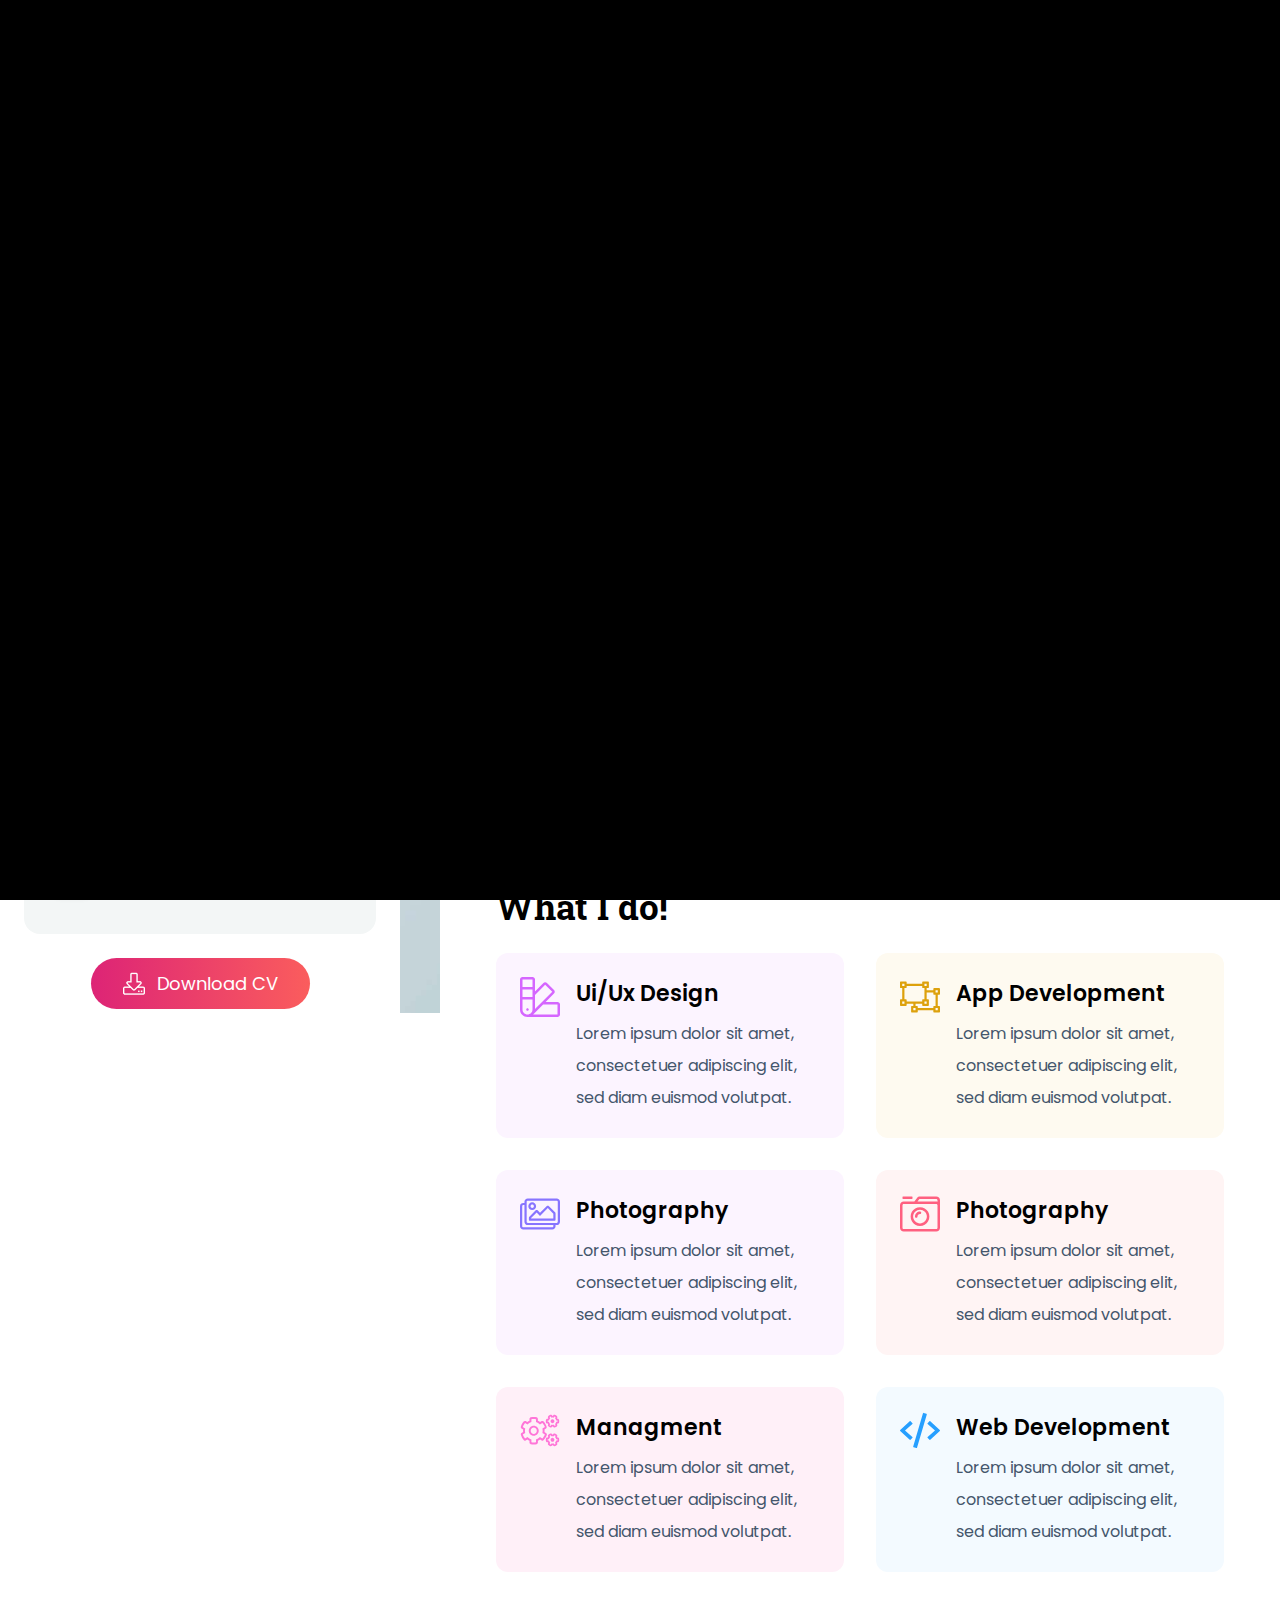
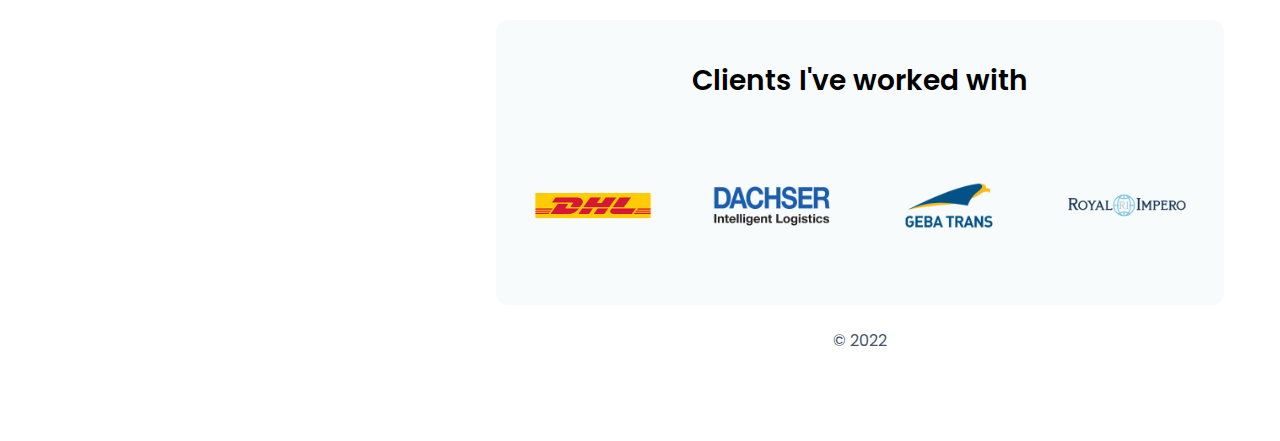
==== index.html @ ae6c5734 "Update index.html" ====
<!DOCTYPE html>
<html lang="en">

<head>
    <!-- commom meta tag -->
    <meta charset="UTF-8" />
    <meta http-equiv="X-UA-Compatible" content="IE=edge" />
    <meta name="viewport" content="width=device-width, initial-scale=1.0" />
    <link rel="shortcut icon" href="./images/logo/faveicon.jpg" type="image/x-icon">
    <!--=== fontaswesome ===-->
    <link rel="stylesheet" href="./assets/fontaswesome/css/all.min.css" />
    <link rel="stylesheet" href="./assets/fontaswesome/css/fontawesome.min.css" />
    <link rel="preconnect" href="https://fonts.googleapis.com" />
    <link rel="preconnect" href="https://fonts.gstatic.com" crossorigin />
    <link
        href="https://fonts.googleapis.com/css2?family=Poppins:ital,wght@0,200;0,300;0,400;0,500;0,600;0,700;1,400;1,500;1,600&family=Roboto+Slab:wght@300;400;500;600;700&display=swap"
        rel="stylesheet" />
    <!-- slick -->
    <link rel="stylesheet" type="text/css" href="./css/vendor/slick.css" />
    <!--=== main css ===-->
    <link rel="stylesheet" href="./css/tailwind.css" />
    <link rel="stylesheet" href="./css/custom.css" />
    <title>About - BazhenaLogistics </title>

    <script>
        // On page load or when changing themes, best to add inline in `head` to avoid FOUC
        if (localStorage.getItem("color-theme") === "dark" || (!("color-theme" in localStorage) && window.matchMedia("(prefers-color-scheme: dark)").matches)) {
            document.documentElement.classList.add("dark");
        } else {
            document.documentElement.classList.remove("dark");
        }
    </script>
</head>

<body>
    <!-- PRELOADER -->
    <div id="preloader">
        <div class="loader_line"></div>
    </div>
    <!-- /PRELOADER -->

    <div class="bg-homeBg dark:bg-homeTwoBg-dark min-h-screen bg-no-repeat bg-center bg-cover bg-fixed md:pb-16 w-full">
        <div class="section-bg">
            <div class="w-full flex justify-between px-4">
                <!-- website Logo -->
                <a href="/">
                    <img class="h-[26px] lg:h-[32px]" src="./images/logo/logo.png" alt="logo" />
                </a>
                <div class="flex items-center">
                    <!-- dark and light mode toggle -->
                    <button id="theme-toggle" type="button" class="dark-light-btn">
                        <i id="theme-toggle-dark-icon" class="fa-solid text-xl fa-moon hidden"></i>
                        <i id="theme-toggle-light-icon" class="fa-solid fa-sun text-xl hidden"></i>
                    </button>
                    <!-- mobile toggle button -->
                    <button id="menu-toggle" type="button" class="menu-toggle-btn">
                        <i id="menu-toggle-open-icon" class="fa-solid fa-bars text-xl "></i>
                        <i id="menu-toggle-close-icon" class="fa-solid fa-xmark text-xl hidden  "></i>
                    </button>
                </div>
            </div>
        </div>

        <!-- mobile menu start -->
        <nav id="navbar" class="hidden lg:hidden">
            <ul
                class="block rounded-b-[20px] shadow-md absolute left-0 top-20 z-[22222222222222] w-full bg-white dark:bg-[#1d1d1d]">
                <li>
                    <a class="mobile-menu-items-active" href="./index.html">
                        <span class="mr-2 text-xl">
                            <i class="fa-regular fa-user"></i>
                        </span>About </a>
                </li>
                <li>
                    <a class="mobile-menu-items" href="./resume.html">
                        <span class="mr-2 text-xl">
                            <i class="fa-regular fa-file-lines"></i>
                        </span>Resume </a>
                </li>
                <!-- <li>
                    <a class="mobile-menu-items" href="./references.html">
                        <span class="mr-2 text-xl">
                            <i class="far fa-check-circle"></i>
                        </span>References </a>
                </li> -->
                <li>
                    <a class="mobile-menu-items" href="./contact.html">
                        <span class="mr-2 text-xl">
                            <i class="fa-solid fa-address-book"></i>
                        </span> Contact </a>
                </li>
            </ul>
        </nav>
        <!-- mobile menu end -->

        <div class="container grid grid-cols-12 md:gap-10 justify-between lg:mt-[220px]">
            <!-- sidber personal info -->
            <div class="col-span-12 lg:col-span-4 hidden lg:block h-screen sticky top-44">
                <div
                    class="w-full mb-6 lg:mb-0 mx-auto relative bg-white text-center dark:bg-[#111111] px-6 rounded-[20px] mt-[180px] md:mt-[220px] lg:mt-0">
                    <!-- profile image -->
                    <img src="./images/about/avatar.jpg"
                        class="w-[240px] absolute left-[50%] transform -translate-x-[50%] h-[240px] drop-shadow-xl mx-auto rounded-[20px] -mt-[140px]"
                        alt="about" />
                    <div class="pt-[100px] pb-8">
                        <h2 class="mt-6 mb-1 text-[26px] font-semibold dark:text-white"> Bazhena Mandrukevich </h2>
                        <h3
                            class="mb-4 text-[#7B7B7B] inline-block dark:bg-[#1D1D1D] px-5 py-1.5 rounded-lg dark:text-[#A6A6A6]">
                            Logistics Sales Manager </h3>
                        <div class="flex justify-center space-x-3">
                            <!-- dribbble icon and link -->
                            <a href="https://instagram.com/" target="_blank" rel="noopener noreferrer">
                                <span class="socialbtn text-[#e14a84]">
                                    <i class="fa-brands fa-instagram"></i>
                                </span>
                            </a>
                            <!-- linkedin icon and link -->
                            <a href="https://www.linkedin.com/" target="_blank" rel="noopener noreferrer">
                                <span class="socialbtn text-[#0072b1]">
                                    <i class="fa-brands fa-linkedin-in"></i>
                                </span>
                            </a>
                        </div>
                        <!-- personal infomation start -->
                        <div class="p-7 rounded-2xl mt-7 bg-[#F3F6F6] dark:bg-[#1D1D1D]">
                            <div class="flex border-b border-[#E3E3E3] dark:border-[#3D3A3A] pb-2.5">
                                <span class="socialbtn bg-white dark:bg-black text-[#E93B81] shadow-md">
                                    <i class="fa-solid fa-mobile-screen-button"></i>
                                </span>
                                <div class="text-left ml-2.5">
                                    <p class="text-xs text-[#44566C] dark:text-[#A6A6A6]"> Phone </p>
                                    <p class="dark:text-white">+370 609 23 102</p>
                                </div>
                            </div>
                            <div class="flex border-b border-[#E3E3E3] dark:border-[#3D3A3A] py-2.5">
                                <span class="socialbtn bg-white dark:bg-black text-[#6AB5B9] shadow-md">
                                    <i class="fa-solid fa-envelope-open-text"></i>
                                </span>
                                <div class="text-left ml-2.5">
                                    <p class="text-xs text-[#44566C] dark:text-[#A6A6A6]"> Email </p>
                                    <p class="dark:text-white">bazhena.logistics@gmail.com</p>
                                </div>
                            </div>
                            <div class="flex border-b border-[#E3E3E3] dark:border-[#3D3A3A] py-2.5">
                                <span class="socialbtn bg-white dark:bg-black text-[#FD7590] shadow-md">
                                    <i class="fa-solid fa-location-dot"></i>
                                </span>
                                <div class="text-left ml-2.5">
                                    <p class="text-xs text-[#44566C] dark:text-[#A6A6A6]"> Location </p>
                                    <p class="dark:text-white">Vilnius/Kaunas, Lithuania</p>
                                </div>
                            </div>
                            <div class="flex py-2.5">
                                <span class="socialbtn bg-white dark:bg-black text-[#C17CEB] shadow-md">
                                    <i class="fa-solid fa-calendar-days"></i>
                                </span>
                                <div class="text-left ml-2.5">
                                    <p class="text-xs text-[#44566C] dark:text-[#A6A6A6]"> Birthday </p>
                                    <p class="dark:text-white">October 25, 2001</p>
                                </div>
                            </div>
                        </div>
                        <!-- personal infomation end-->
                        <!-- dowanload button -->
                        <button class="dowanload-btn">
                            <img class="mr-3" src="./images/icons/dowanload.png" alt="icon" /> Download CV </button>
                    </div>
                </div>
            </div>
            <div class="col-span-12 lg:col-span-8">
                <!-- header for mobile devices start -->
                <header
                    class="lg:w-[560px] h-[144px] hidden lg:block p-[30px] ml-auto mb-10 rounded-[16px] bg-white dark:bg-[#111111]">
                    <nav class="hidden lg:block">
                        <ul class="flex">
                            <li> <a class="menu-active" href="./index.html">
                                    <span class="text-xl mb-1">
                                        <i class="fa-regular fa-user"></i>
                                    </span> About </a></li>
                            <li> <a class="menu-item" href="./resume.html">
                                    <span class="text-xl mb-1">
                                        <i class="fa-regular fa-file-lines"></i>
                                    </span> Resume </a></li>
                            <!-- <li> <a class="menu-item" href="./references.html">
                                    <span class="text-xl mb-1">
                                        <i class="far fa-check-circle"></i>
                                    </span> References  </a></li> -->
                            <li> <a class="menu-item" href="./contact.html">
                                    <span class="text-xl mb-1">
                                        <i class="fa-solid fa-address-book"></i>
                                    </span> Contact </a></li>
                        </ul>
                    </nav>
                </header>
                <!-- header for mobile devices end -->

                <!-- about me section start -->
                <div>
                    <div class="lg:rounded-2xl bg-white dark:bg-[#111111]">
                        <div class="pt-12 md:py-12 px-2 sm:px-5 md:px-10 lg:px-14">
                            <!-- about page title -->
                            <h2 class="after-effect after:left-52">About Me</h2>
                            <!-- personal info for mobile devices start -->
                            <div class="lg:hidden">
                                <div
                                    class="w-full mb-6 lg:mb-0 mx-auto relative bg-white text-center dark:bg-[#111111] px-6 rounded-[20px] mt-[180px] md:mt-[220px] lg:mt-0">
                                    <!-- profile image  -->
                                    <img src="./images/about/avatar.jpg"
                                        class="w-[240px] absolute left-[50%] transform -translate-x-[50%] h-[240px] drop-shadow-xl mx-auto rounded-[20px] -mt-[140px]"
                                        alt="about" />
                                    <div class="pt-[100px] pb-8">
                                        <h2 class="mt-6 mb-1 text-[26px] font-semibold dark:text-white"> Bazhena Mandrukevich
                                        </h2>
                                        <h3
                                            class="mb-4 text-[#7B7B7B] inline-block dark:bg-[#1D1D1D] px-5 py-1.5 rounded-lg dark:text-[#A6A6A6]">
                                            Logistics Sales Manager </h3>

                                        <div class="flex justify-center space-x-3">
                                            <!-- dribbble icon and link -->
                                            <a href="https://instagram.com/" target="_blank" rel="noopener noreferrer">
                                                <span class="socialbtn text-[#e14a84]">
                                                    <i class="fa-brands fa-instagram"></i>
                                                </span>
                                            </a>
                                            <!-- linkedin icon and link -->
                                            <a href="https://www.linkedin.com/" target="_blank" rel="noopener noreferrer">
                                                <span class="socialbtn text-[#0072b1]">
                                                    <i class="fa-brands fa-linkedin-in"></i>
                                                </span>
                                            </a>
                                        </div>

                                        <!-- personal info start -->
                                        <div class="p-7 rounded-2xl mt-7 bg-[#F3F6F6] dark:bg-[#1D1D1D]">
                                            <div class="flex border-b border-[#E3E3E3] dark:border-[#3D3A3A] pb-2.5">
                                                <span class="socialbtn bg-white dark:bg-black text-[#E93B81] shadow-md">
                                                    <i class="fa-solid fa-mobile-screen-button"></i>
                                                </span>
                                                <div class="text-left ml-2.5">
                                                    <p class="text-xs text-[#44566C] dark:text-[#A6A6A6]"> Phone </p>
                                                    <p class="dark:text-white">+370 609 23 102</p>
                                                </div>
                                            </div>

                                            <div class="flex border-b border-[#E3E3E3] dark:border-[#3D3A3A] py-2.5">
                                                <span class="socialbtn bg-white dark:bg-black text-[#6AB5B9] shadow-md">
                                                    <i class="fa-solid fa-envelope-open-text"></i>
                                                </span>
                                                <div class="text-left ml-2.5">
                                                    <p class="text-xs text-[#44566C] dark:text-[#A6A6A6]"> Email </p>
                                                    <p class="dark:text-white">bazhena.logistics@gmail.com</p>
                                                </div>
                                            </div>

                                            <div class="flex border-b border-[#E3E3E3] dark:border-[#3D3A3A] py-2.5">
                                                <span class="socialbtn bg-white dark:bg-black text-[#FD7590] shadow-md">
                                                    <i class="fa-solid fa-location-dot"></i>
                                                </span>
                                                <div class="text-left ml-2.5">
                                                    <p class="text-xs text-[#44566C] dark:text-[#A6A6A6]"> Location </p>
                                                    <p class="dark:text-white">Kaunas, Lithuania</p>
                                                </div>
                                            </div>

                                            <div class="flex py-2.5">
                                                <span class="socialbtn bg-white dark:bg-black text-[#C17CEB] shadow-md">
                                                    <i class="fa-solid fa-calendar-days"></i>
                                                </span>
                                                <div class="text-left ml-2.5">
                                                    <p class="text-xs text-[#44566C] dark:text-[#A6A6A6]"> Birthday </p>
                                                    <p class="dark:text-white">October 25, 2001</p>
                                                </div>
                                            </div>
                                        </div>
                                        <!-- personal info end -->

                                        <!-- dowanload button -->
                                        <button class="dowanload-btn">
                                            <img class="mr-3" src="./images/icons/dowanload.png" alt="icon" /> Download
                                            CV
                                        </button>
                                    </div>
                                </div>
                            </div>
                            <!-- personal info for mobile devices end -->

                            <div class="lg:grid grid-cols-12 md:gap-10 pt-4 md:pt-[30px] items-center hidden">
                                <div class="col-span-12 space-y-2.5">
                                    <div class="lg:mr-16">
                                        <p class="text-[#44566c] dark:text-color-910 leading-7"> I'm Creative Director
                                            and UI/UX Designer from Sydney, Australia, working in web development and
                                            print media. I enjoy turning complex problems into simple, beautiful and
                                            intuitive designs. </p>
                                        <p class="text-[#44566c] leading-7 mt-2.5 dark:text-color-910"> My aim is to
                                            bring across your message and identity in the most creative way. I created
                                            web design for many famous brand companies. </p>
                                    </div>
                                    <div></div>
                                </div>
                            </div>

                        </div>

                        <!-- what i do section start -->
                        <div class="pb-12 px-2 sm:px-5 md:px-10 lg:px-14">
                            <h3 class="text-[35px] dark:text-white font-bold font-robotoSlab pb-5"> What I do! </h3>
                            <div class="grid gap-8 grid-cols-1 md:grid-cols-2 xl:grid-cols-2">
                                <div class="about-box bg-[#fcf4ff] dark:bg-transparent">
                                    <img class="w-10 h-10 object-contain block" src="./images/icons/icon.svg"
                                        alt="icon" />
                                    <div class="space-y-2">
                                        <h3 class="dark:text-white text-[22px] font-semibold"> Ui/Ux Design </h3>
                                        <p class="leading-8 text-gray-lite dark:text-[#A6A6A6]"> Lorem ipsum dolor sit
                                            amet, consectetuer adipiscing elit, sed diam euismod volutpat. </p>
                                    </div>
                                </div>

                                <div class="about-box bg-[#fefaf0] dark:bg-transparent">
                                    <img class="w-10 h-10 object-contain block" src="./images/icons/icon1.svg"
                                        alt="icon" />
                                    <div class="space-y-2">
                                        <h3 class="dark:text-white text-[22px] font-semibold"> App Development </h3>
                                        <p class="leading-8 text-gray-lite dark:text-[#A6A6A6]"> Lorem ipsum dolor sit
                                            amet, consectetuer adipiscing elit, sed diam euismod volutpat. </p>
                                    </div>
                                </div>

                                <div class="about-box bg-[#fcf4ff] dark:bg-transparent">
                                    <img class="w-10 h-10 object-contain block" src="./images/icons/icon2.svg"
                                        alt="icon" />
                                    <div class="space-y-2">
                                        <h3 class="dark:text-white text-[22px] font-semibold"> Photography </h3>
                                        <p class="leading-8 text-gray-lite dark:text-[#A6A6A6]"> Lorem ipsum dolor sit
                                            amet, consectetuer adipiscing elit, sed diam euismod volutpat. </p>
                                    </div>
                                </div>

                                <div class="about-box bg-[#fff4f4] dark:bg-transparent">
                                    <img class="w-10 h-10 object-contain block" src="./images/icons/icon3.svg"
                                        alt="icon" />
                                    <div class="space-y-2">
                                        <h3 class="dark:text-white text-[22px] font-semibold"> Photography </h3>
                                        <p class="leading-8 text-gray-lite dark:text-[#A6A6A6]"> Lorem ipsum dolor sit
                                            amet, consectetuer adipiscing elit, sed diam euismod volutpat. </p>
                                    </div>
                                </div>

                                <div class="about-box bg-[#fff0f8] dark:bg-transparent">
                                    <img class="w-10 h-10 object-contain block" src="./images/icons/icon4.svg"
                                        alt="icon" />
                                    <div class="space-y-2">
                                        <h3 class="dark:text-white text-[22px] font-semibold"> Managment </h3>
                                        <p class="leading-8 text-gray-lite dark:text-[#A6A6A6]"> Lorem ipsum dolor sit
                                            amet, consectetuer adipiscing elit, sed diam euismod volutpat. </p>
                                    </div>
                                </div>

                                <div class="about-box bg-[#f3faff] dark:bg-transparent">
                                    <img class="w-10 h-10 object-contain block" src="./images/icons/icon5.svg"
                                        alt="icon" />
                                    <div class="space-y-2">
                                        <h3 class="dark:text-white text-[22px] font-semibold"> Web Development </h3>
                                        <p class="leading-8 text-gray-lite dark:text-[#A6A6A6]"> Lorem ipsum dolor sit
                                            amet, consectetuer adipiscing elit, sed diam euismod volutpat. </p>
                                    </div>
                                </div>
                            </div>
                        </div>

                        <!-- what i do section start -->
                        <div class="px-2 sm:px-5 md:px-10 lg:px-14">
                            <div class="bg-[#F8FBFB] dark:bg-[#0D0D0D] max-w-full h-auto py-10 rounded-xl">
                                <h3 class="text-center dark:text-white text-6xl mb-3 font-semibold"> Clients I've worked with </h3>
                                <!-- slider and slider items -->
                                <div class="slickOne text-center px-2 pt-8">
                                    <div>
                                        <img class="overflow-hidden brand-img" src="./images/slider/dhl1.png"
                                            alt="brand icon" />
                                    </div>
                                    <div>
                                        <img class="overflow-hidden brand-img" src="./images/slider/dachser1.png"
                                            alt="brand icon" />
                                    </div>
                                    <div>
                                        <img class="overflow-hidden brand-img" src="./images/slider/geba.png"
                                            alt="brand icon" />
                                    </div>
                                    <div>
                                        <img class="overflow-hidden brand-img" src="./images/slider/royal_impero1.png"
                                            alt="brand icon" />
                                    </div>
                                    <div>
                                        <img class="overflow-hidden brand-img" src="./images/slider/Schenker.png"
                                            alt="brand icon" />
                                    </div>
                                    <div>
                                        <img class="overflow-hidden brand-img" src="./images/slider/Geodis.png"
                                            alt="brand icon" />
                                    </div>
                                    <div>
                                        <img class="overflow-hidden brand-img" src="./images/slider/Heppner.png"
                                            alt="brand icon" />
                                    </div>
                                    <div>
                                        <img class="overflow-hidden brand-img" src="./images/slider/Kühne+Nagel.png"
                                            alt="brand icon" />
                                    </div>
                                </div>
                                <!-- slider and slider items end -->
                            </div>
                        </div>

                        <!-- footer start -->
                        <footer class="overflow-hidden rounded-b-2xl" style="background: transparent">
                            <p class="text-center py-6 text-gray-lite dark:text-color-910"> © 2022 </p>
                        </footer>
                        <!-- footer section end -->
                    </div>
                </div>
                <!-- about me section start -->
            </div>
        </div>
    </div>
    <!-- End bgHomeBg -->


    <!--==== js =====-->
    <script src="./js/vendor/jquary.min.js"></script>
    <script src="./js/vendor/slick.js"></script>
    <!-- main js -->
    <script src="./js/main.js"></script>
</body>

</html>
---- css/custom.css ----
@import url("https://fonts.googleapis.com/css2?family=Poppins:wght@300;400;500;600;700;800;900&family=Roboto+Slab:wght@300;400;500;600;700;800;900&display=swap");

html {
	font-family: "Poppins", sans-serif;
}

/* modal */
.modal {
	max-width: 800px !important;
}

/* width */
.scrollbarLight::-webkit-scrollbar,
.scrollbarDark::-webkit-scrollbar {
	width: 10px;
	height: 10px;
}

/* Track */
.scrollbarLight::-webkit-scrollbar-track {
	border-radius: 100vh;
	background: #e9e3e3;
}

/* Handle */
.scrollbarLight::-webkit-scrollbar-thumb {
	background: #797979;
	border-radius: 100vh;
	border: 5px solid #9c9fa1;
}

/* Handle on hover */
.scrollbarLight::-webkit-scrollbar-thumb:hover {
	background: #cfd0d3;
}

/* Hide scrollbar for Chrome, Safari and Opera */
.no-scrollbar::-webkit-scrollbar {
	display: none;
}

/* Hide scrollbar for IE, Edge and Firefox */
.no-scrollbar {
	-ms-overflow-style: none;
	/* IE and Edge */
	scrollbar-width: none;
	/* Firefox */
}

/* Track */
.scrollbarDark::-webkit-scrollbar-track {
	border-radius: 100vh;
	background: #000000;
}

/* Handle */
.scrollbarDark::-webkit-scrollbar-thumb {
	background: #000000;
	border-radius: 100vh;
	border: 5px solid #4f4f4f;
}

/* Handle on hover */
.scrollbarLight::-webkit-scrollbar-thumb:hover {
	background: #111111;
}

.linked {
	color: white !important;
}
/* input remove auto fill background */
input:-webkit-autofill,
input:-webkit-autofill:hover,
input:-webkit-autofill:focus {
	-webkit-text-fill-color: gray;
	/* -webkit-box-shadow: 0 0 0px 1000px transparent inset; */
	transition: background-color 5000s ease-in-out 0s;
	background: none !important;
}
/* active color */
.is-active {
	color: #fa5252 !important;
}
/* slider img */
.slick-slide {
	padding: 30px;
}
.fillter-btn.is-checked {
	color: #fa5252;
}
.mymix {
	min-height: 50vh;
	margin-left: -10px;
	margin-right: -10px;
}
.three-col .isotop-item,
.three-col .grid-sizer {
	width: 33.33%;
	padding: 0 10px;
}
.two-col .isotop-item,
.two-col .grid-sizer {
	width: 50%;
	padding: 0 10px;
}
@media (max-width: 1199px) {
	.three-col .isotop-item,
	.three-col .grid-sizer {
		width: 50%;
	}
}
@media (max-width: 576px) {
	.three-col .isotop-item,
	.three-col .grid-sizer,
	.two-col .isotop-item,
	.two-col .grid-size {
		width: 100%;
	}
}
.three-col .isotop-item > div,
.two-col .isotop-item > div {
	margin-bottom: 20px;
}
.brand-img {
	max-width: 100% !important;
	width: auto !important;
	height: auto !important;
	overflow: hidden;
	text-align: center;
}
/* owl-carousel */
.owl-carousel .owl-stage {
	display: flex;
	align-items: center;
}

.owl-carousel .owl-stage .owl-item {
	padding: 20px 30px;
}

.fix {
	display: none;
}

.close {
	position: absolute;
	top: -12.5px;
	right: -12.5px;
	display: block;
	width: 30px;
	height: 30px;
	text-indent: -9999px;
	background-size: contain;
	background-repeat: no-repeat;
	background-position: center center;
	width: 50px !important;
	height: 50px !important;
	top: -20px !important;
	right: -20px !important;
	border-radius: 50%;
}

.close-light {
	background-image: url(../images/icons/closelight.jpg);
}

.close-dark {
	background-image: url(../images/icons/closeDark.png);
}

.modal a.close-modal {
	display: none;
}

/* preloader */

#preloader {
	position: fixed;
	left: 0;
	top: 0;
	height: 100vh;
	width: 100%;
	z-index: 999999999999999999;
	display: flex;
}

#preloader:before,
#preloader:after {
	content: "";
	position: absolute;
	left: 0;
	top: 0;
	width: 50%;
	height: 100%;
	z-index: -1;
	background-color: #000;
	-webkit-transition: all 0.3s ease 0s;
	-o-transition: all 0.3s ease 0s;
	transition: all 0.3s ease 0s;
}

#preloader:after {
	left: auto;
	right: 0;
}

#preloader .loader_line {
	margin: auto;
	width: 1px;
	height: 250px;
	position: relative;
	overflow: hidden;
	-webkit-transition: all 0.8s ease 0s;
	-o-transition: all 0.8s ease 0s;
	transition: all 0.8s ease 0s;
}

.loader_line:before {
	content: "";
	position: absolute;
	left: 0;
	top: 50%;
	width: 1px;
	height: 0%;
	-webkit-transform: translateY(-50%);
	-ms-transform: translateY(-50%);
	-o-transform: translateY(-50%);
	transform: translateY(-50%);
	background-color: #fff;
	-webkit-animation: lineheight 1000ms ease-in-out 0s forwards;
	-o-animation: lineheight 1000ms ease-in-out 0s forwards;
	animation: lineheight 1000ms ease-in-out 0s forwards;
}

.loader_line:after {
	content: "";
	position: absolute;
	left: 0;
	top: 0;
	width: 1px;
	height: 100%;
	background-color: #999999;
	-webkit-transform: translateY(-100%);
	-ms-transform: translateY(-100%);
	-o-transform: translateY(-100%);
	transform: translateY(-100%);
	-webkit-animation: lineround 1200ms linear 0s infinite;
	-o-animation: lineround 1200ms linear 0s infinite;
	animation: lineround 1200ms linear 0s infinite;
	animation-delay: 2000ms;
}

@keyframes lineheight {
	0% {
		height: 0%;
	}

	100% {
		height: 100%;
	}
}

@keyframes lineround {
	0% {
		-webkit-transform: translateY(-100%);
		-ms-transform: translateY(-100%);
		-o-transform: translateY(-100%);
		transform: translateY(-100%);
	}

	100% {
		-webkit-transform: translateY(200%);
		-ms-transform: translateY(200%);
		-o-transform: translateY(200%);
		transform: translateY(200%);
	}
}
.portfolio_list {
	min-height: 50vh;
}
/*hiding all*/
.preloaded .loader_line:after {
	opacity: 0;
}

.preloaded .loader_line {
	opacity: 0;
	height: 100% !important;
}

.preloaded:before,
.preloaded:after {
	-webkit-animation: preloadedzero 300ms ease-in-out 500ms forwards;
	-o-animation: preloadedzero 300ms ease-in-out 500ms forwards;
	animation: preloadedzero 300ms ease-in-out 500ms forwards;
}

@keyframes preloadedzero {
	0% {
		width: 50%;
	}

	100% {
		width: 0%;
	}
}
/* media queries */
@media only screen and (max-width: 992px) {
	.close {
		top: -45px !important;
		right: 5px !important;
		width: 40px !important;
		height: 40px !important;
	}
}

.jquery-modal.blocker {
	z-index: 9999999999;
}
.close {
	filter: invert(0.9);
	transition: 0.3s;
}
.close:hover {
	filter: invert(1);
}
@media only screen and (min-width: 1700px) {
	.scroll-hide-1700 {
		overflow: hidden;
	}
}
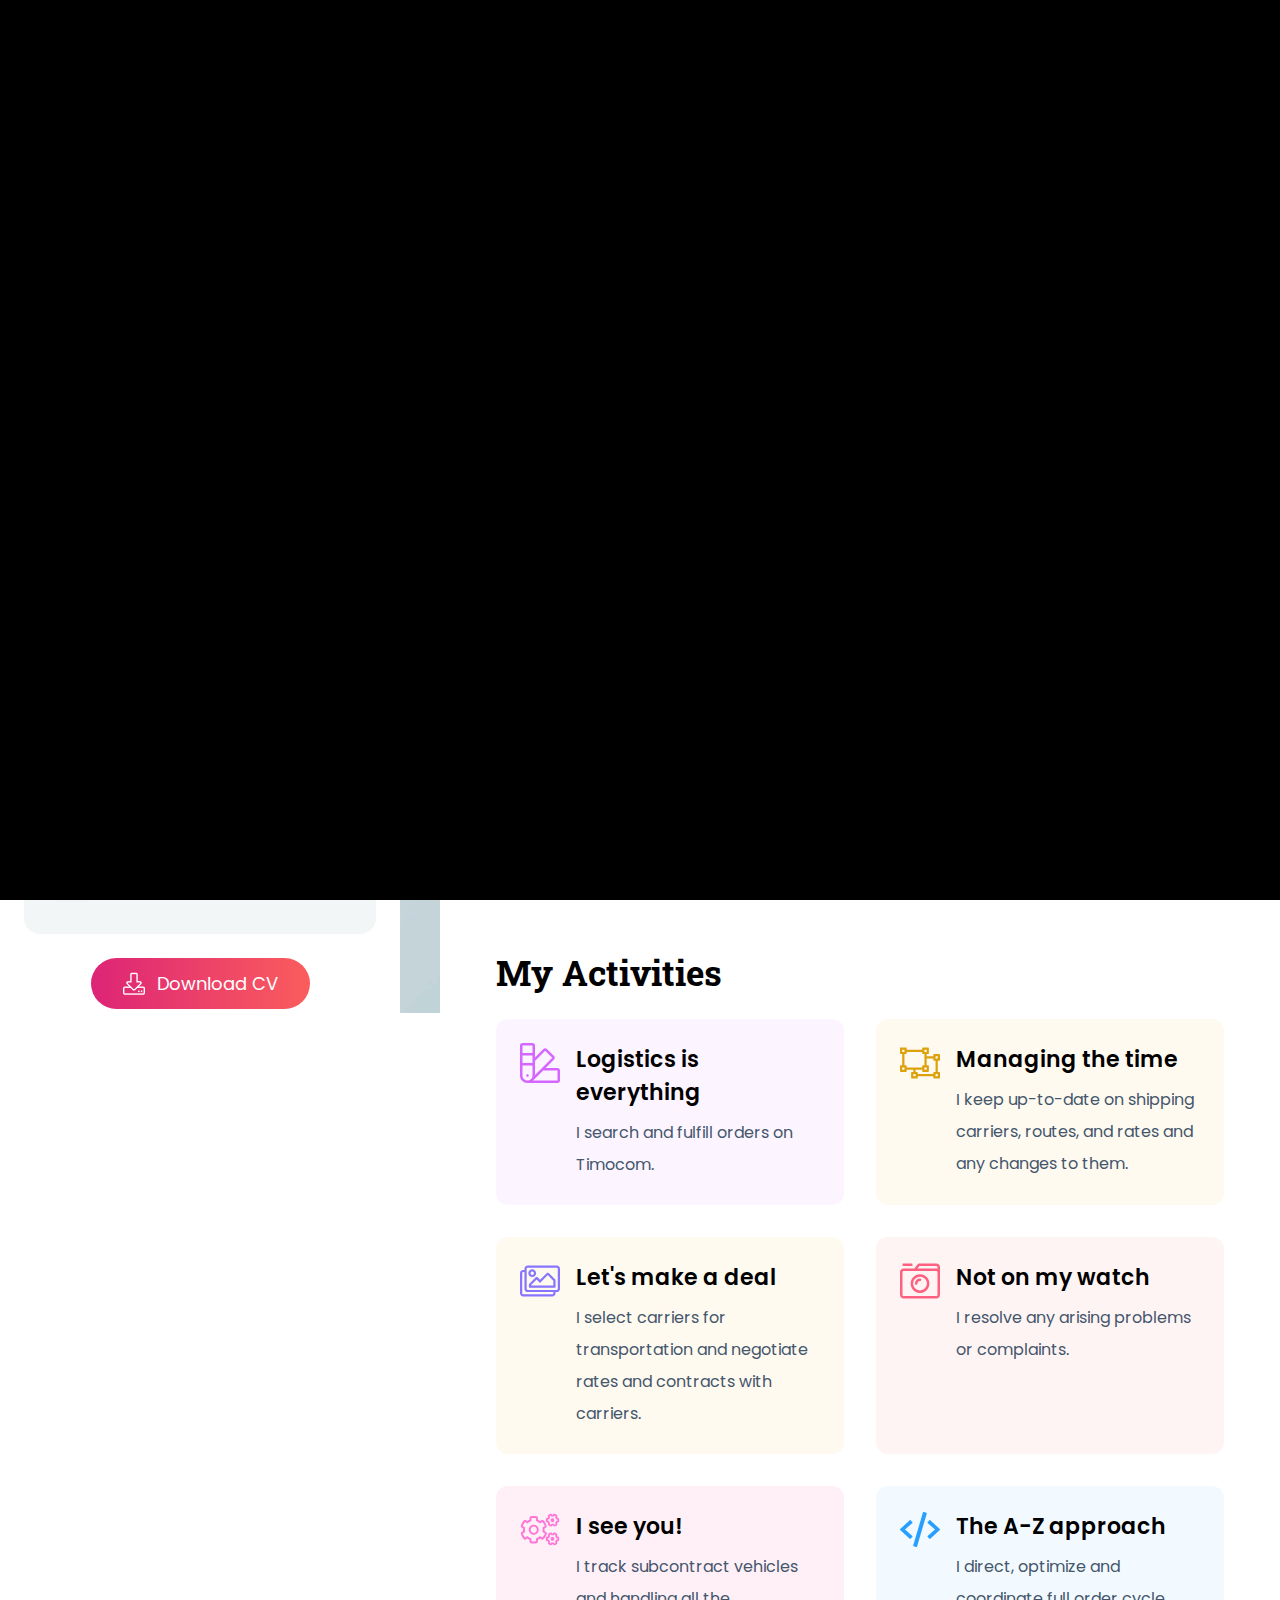
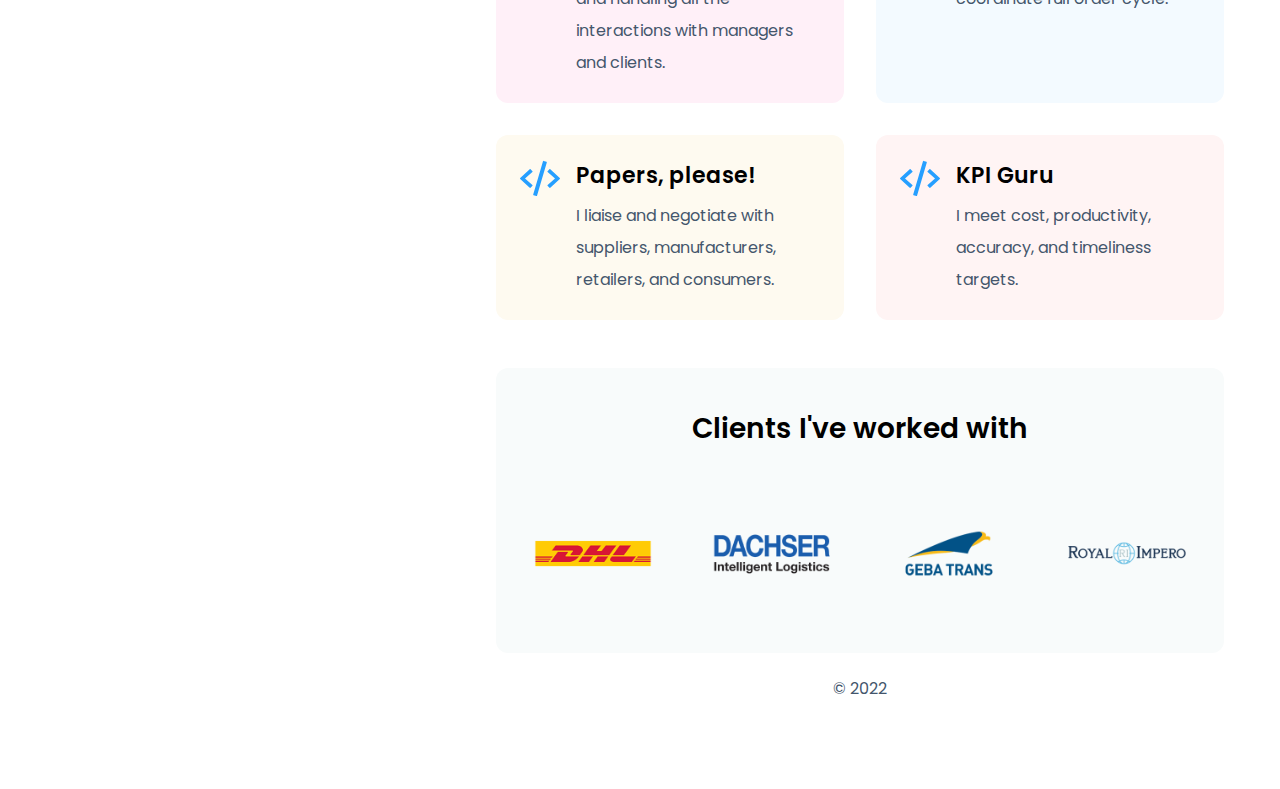
==== commit 6cdf48d5: "Add files via upload" ====
--- a/index.html
+++ b/index.html
@@ -6,7 +6,7 @@
     <meta charset="UTF-8" />
     <meta http-equiv="X-UA-Compatible" content="IE=edge" />
     <meta name="viewport" content="width=device-width, initial-scale=1.0" />
-    <link rel="shortcut icon" href="./images/logo/faveicon.jpg" type="image/x-icon">
+    <link rel="shortcut icon" href="./images/logo/faveicon.png" type="image/x-icon">
     <!--=== fontaswesome ===-->
     <link rel="stylesheet" href="./assets/fontaswesome/css/all.min.css" />
     <link rel="stylesheet" href="./assets/fontaswesome/css/fontawesome.min.css" />
@@ -109,13 +109,13 @@
                             Logistics Sales Manager </h3>
                         <div class="flex justify-center space-x-3">
                             <!-- dribbble icon and link -->
-                            <a href="https://instagram.com/" target="_blank" rel="noopener noreferrer">
+                            <a href="https://www.instagram.com/eleuteros_alemon/" target="_blank" rel="noopener noreferrer">
                                 <span class="socialbtn text-[#e14a84]">
                                     <i class="fa-brands fa-instagram"></i>
                                 </span>
                             </a>
                             <!-- linkedin icon and link -->
-                            <a href="https://www.linkedin.com/" target="_blank" rel="noopener noreferrer">
+                            <a href="https://www.linkedin.com/in/bazhenalogistics/" target="_blank" rel="noopener noreferrer">
                                 <span class="socialbtn text-[#0072b1]">
                                     <i class="fa-brands fa-linkedin-in"></i>
                                 </span>
@@ -162,8 +162,8 @@
                         </div>
                         <!-- personal infomation end-->
                         <!-- dowanload button -->
-                        <button class="dowanload-btn">
-                            <img class="mr-3" src="./images/icons/dowanload.png" alt="icon" /> Download CV </button>
+                        <a href="./Bazhena_Mandrukevich_CV.pdf" download><button class="dowanload-btn">
+                            <img class="mr-3" src="./images/icons/dowanload.png" alt="icon" /> Download CV </button></a>
                     </div>
                 </div>
             </div>
@@ -217,13 +217,13 @@
 
                                         <div class="flex justify-center space-x-3">
                                             <!-- dribbble icon and link -->
-                                            <a href="https://instagram.com/" target="_blank" rel="noopener noreferrer">
+                                            <a href="https://www.instagram.com/eleuteros_alemon/" target="_blank" rel="noopener noreferrer">
                                                 <span class="socialbtn text-[#e14a84]">
                                                     <i class="fa-brands fa-instagram"></i>
                                                 </span>
                                             </a>
                                             <!-- linkedin icon and link -->
-                                            <a href="https://www.linkedin.com/" target="_blank" rel="noopener noreferrer">
+                                            <a href="https://www.linkedin.com/in/bazhenalogistics/" target="_blank" rel="noopener noreferrer">
                                                 <span class="socialbtn text-[#0072b1]">
                                                     <i class="fa-brands fa-linkedin-in"></i>
                                                 </span>
@@ -275,10 +275,10 @@
                                         <!-- personal info end -->
 
                                         <!-- dowanload button -->
-                                        <button class="dowanload-btn">
+                                        <a href="./Bazhena_Mandrukevich_CV.pdf" download></a><button class="dowanload-btn">
                                             <img class="mr-3" src="./images/icons/dowanload.png" alt="icon" /> Download
                                             CV
-                                        </button>
+                                        </button></a>
                                     </div>
                                 </div>
                             </div>
@@ -287,13 +287,9 @@
                             <div class="lg:grid grid-cols-12 md:gap-10 pt-4 md:pt-[30px] items-center hidden">
                                 <div class="col-span-12 space-y-2.5">
                                     <div class="lg:mr-16">
-                                        <p class="text-[#44566c] dark:text-color-910 leading-7"> I'm Creative Director
-                                            and UI/UX Designer from Sydney, Australia, working in web development and
-                                            print media. I enjoy turning complex problems into simple, beautiful and
-                                            intuitive designs. </p>
-                                        <p class="text-[#44566c] leading-7 mt-2.5 dark:text-color-910"> My aim is to
-                                            bring across your message and identity in the most creative way. I created
-                                            web design for many famous brand companies. </p>
+                                        <p class="text-[#44566c] dark:text-color-910 leading-7"> I'm a Logistics Manager from Kaunas, Lithuania, working in a UAB "Hegelmann Transporte" at the moment. </p>
+                                        <p class="text-[#44566c] leading-7 mt-2.5 dark:text-color-910"> I enjoy organizing things related to deliveries, orders, and routes in a way that will make the whole process smooth and easy for both clients and drivers. </p>
+                                        <p class="text-[#44566c] leading-7 mt-2.5 dark:text-color-910"> My goal is to become a superior organizer (better say, a dedicated manager) that will help companies make their logistics flawless, regardless of the difficulty of their current system load. </p>
                                     </div>
                                     <div></div>
                                 </div>
@@ -303,15 +299,14 @@
 
                         <!-- what i do section start -->
                         <div class="pb-12 px-2 sm:px-5 md:px-10 lg:px-14">
-                            <h3 class="text-[35px] dark:text-white font-bold font-robotoSlab pb-5"> What I do! </h3>
+                            <h3 class="text-[35px] dark:text-white font-bold font-robotoSlab pb-5"> My Activities </h3>
                             <div class="grid gap-8 grid-cols-1 md:grid-cols-2 xl:grid-cols-2">
                                 <div class="about-box bg-[#fcf4ff] dark:bg-transparent">
                                     <img class="w-10 h-10 object-contain block" src="./images/icons/icon.svg"
                                         alt="icon" />
                                     <div class="space-y-2">
-                                        <h3 class="dark:text-white text-[22px] font-semibold"> Ui/Ux Design </h3>
-                                        <p class="leading-8 text-gray-lite dark:text-[#A6A6A6]"> Lorem ipsum dolor sit
-                                            amet, consectetuer adipiscing elit, sed diam euismod volutpat. </p>
+                                        <h3 class="dark:text-white text-[22px] font-semibold"> Logistics is everything </h3>
+                                        <p class="leading-8 text-gray-lite dark:text-[#A6A6A6]"> I search and fulfill orders on Timocom. </p>
                                     </div>
                                 </div>
 
@@ -319,19 +314,17 @@
                                     <img class="w-10 h-10 object-contain block" src="./images/icons/icon1.svg"
                                         alt="icon" />
                                     <div class="space-y-2">
-                                        <h3 class="dark:text-white text-[22px] font-semibold"> App Development </h3>
-                                        <p class="leading-8 text-gray-lite dark:text-[#A6A6A6]"> Lorem ipsum dolor sit
-                                            amet, consectetuer adipiscing elit, sed diam euismod volutpat. </p>
-                                    </div>
-                                </div>
-
-                                <div class="about-box bg-[#fcf4ff] dark:bg-transparent">
+                                        <h3 class="dark:text-white text-[22px] font-semibold"> Managing the time </h3>
+                                        <p class="leading-8 text-gray-lite dark:text-[#A6A6A6]"> I keep up-to-date on shipping carriers, routes, and rates and any changes to them. </p>
+                                    </div>
+                                </div>
+
+                                <div class="about-box bg-[#fefaf0] dark:bg-transparent">
                                     <img class="w-10 h-10 object-contain block" src="./images/icons/icon2.svg"
                                         alt="icon" />
                                     <div class="space-y-2">
-                                        <h3 class="dark:text-white text-[22px] font-semibold"> Photography </h3>
-                                        <p class="leading-8 text-gray-lite dark:text-[#A6A6A6]"> Lorem ipsum dolor sit
-                                            amet, consectetuer adipiscing elit, sed diam euismod volutpat. </p>
+                                        <h3 class="dark:text-white text-[22px] font-semibold"> Let's make a deal </h3>
+                                        <p class="leading-8 text-gray-lite dark:text-[#A6A6A6]"> I select carriers for transportation and negotiate rates and contracts with carriers. </p>
                                     </div>
                                 </div>
 
@@ -339,9 +332,8 @@
                                     <img class="w-10 h-10 object-contain block" src="./images/icons/icon3.svg"
                                         alt="icon" />
                                     <div class="space-y-2">
-                                        <h3 class="dark:text-white text-[22px] font-semibold"> Photography </h3>
-                                        <p class="leading-8 text-gray-lite dark:text-[#A6A6A6]"> Lorem ipsum dolor sit
-                                            amet, consectetuer adipiscing elit, sed diam euismod volutpat. </p>
+                                        <h3 class="dark:text-white text-[22px] font-semibold"> Not on my watch </h3>
+                                        <p class="leading-8 text-gray-lite dark:text-[#A6A6A6]"> I resolve any arising problems or complaints. </p>
                                     </div>
                                 </div>
 
@@ -349,9 +341,8 @@
                                     <img class="w-10 h-10 object-contain block" src="./images/icons/icon4.svg"
                                         alt="icon" />
                                     <div class="space-y-2">
-                                        <h3 class="dark:text-white text-[22px] font-semibold"> Managment </h3>
-                                        <p class="leading-8 text-gray-lite dark:text-[#A6A6A6]"> Lorem ipsum dolor sit
-                                            amet, consectetuer adipiscing elit, sed diam euismod volutpat. </p>
+                                        <h3 class="dark:text-white text-[22px] font-semibold"> I see you! </h3>
+                                        <p class="leading-8 text-gray-lite dark:text-[#A6A6A6]"> I track subcontract vehicles and handling all the interactions with managers and clients. </p>
                                     </div>
                                 </div>
 
@@ -359,9 +350,24 @@
                                     <img class="w-10 h-10 object-contain block" src="./images/icons/icon5.svg"
                                         alt="icon" />
                                     <div class="space-y-2">
-                                        <h3 class="dark:text-white text-[22px] font-semibold"> Web Development </h3>
-                                        <p class="leading-8 text-gray-lite dark:text-[#A6A6A6]"> Lorem ipsum dolor sit
-                                            amet, consectetuer adipiscing elit, sed diam euismod volutpat. </p>
+                                        <h3 class="dark:text-white text-[22px] font-semibold"> The A-Z approach </h3>
+                                        <p class="leading-8 text-gray-lite dark:text-[#A6A6A6]"> I direct, optimize and coordinate full order cycle. </p>
+                                    </div>
+                                </div>
+                                <div class="about-box bg-[#fefaf0] dark:bg-transparent">
+                                    <img class="w-10 h-10 object-contain block" src="./images/icons/icon5.svg"
+                                        alt="icon" />
+                                    <div class="space-y-2">
+                                        <h3 class="dark:text-white text-[22px] font-semibold"> Papers, please! </h3>
+                                        <p class="leading-8 text-gray-lite dark:text-[#A6A6A6]"> I liaise and negotiate with suppliers, manufacturers, retailers, and consumers. </p>
+                                    </div>
+                                </div>
+                                <div class="about-box bg-[#fff4f4] dark:bg-transparent">
+                                    <img class="w-10 h-10 object-contain block" src="./images/icons/icon5.svg"
+                                        alt="icon" />
+                                    <div class="space-y-2">
+                                        <h3 class="dark:text-white text-[22px] font-semibold"> KPI Guru </h3>
+                                        <p class="leading-8 text-gray-lite dark:text-[#A6A6A6]"> I meet cost, productivity, accuracy, and timeliness targets. </p>
                                     </div>
                                 </div>
                             </div>
@@ -431,4 +437,4 @@
     <script src="./js/main.js"></script>
 </body>
 
-</html>
+</html>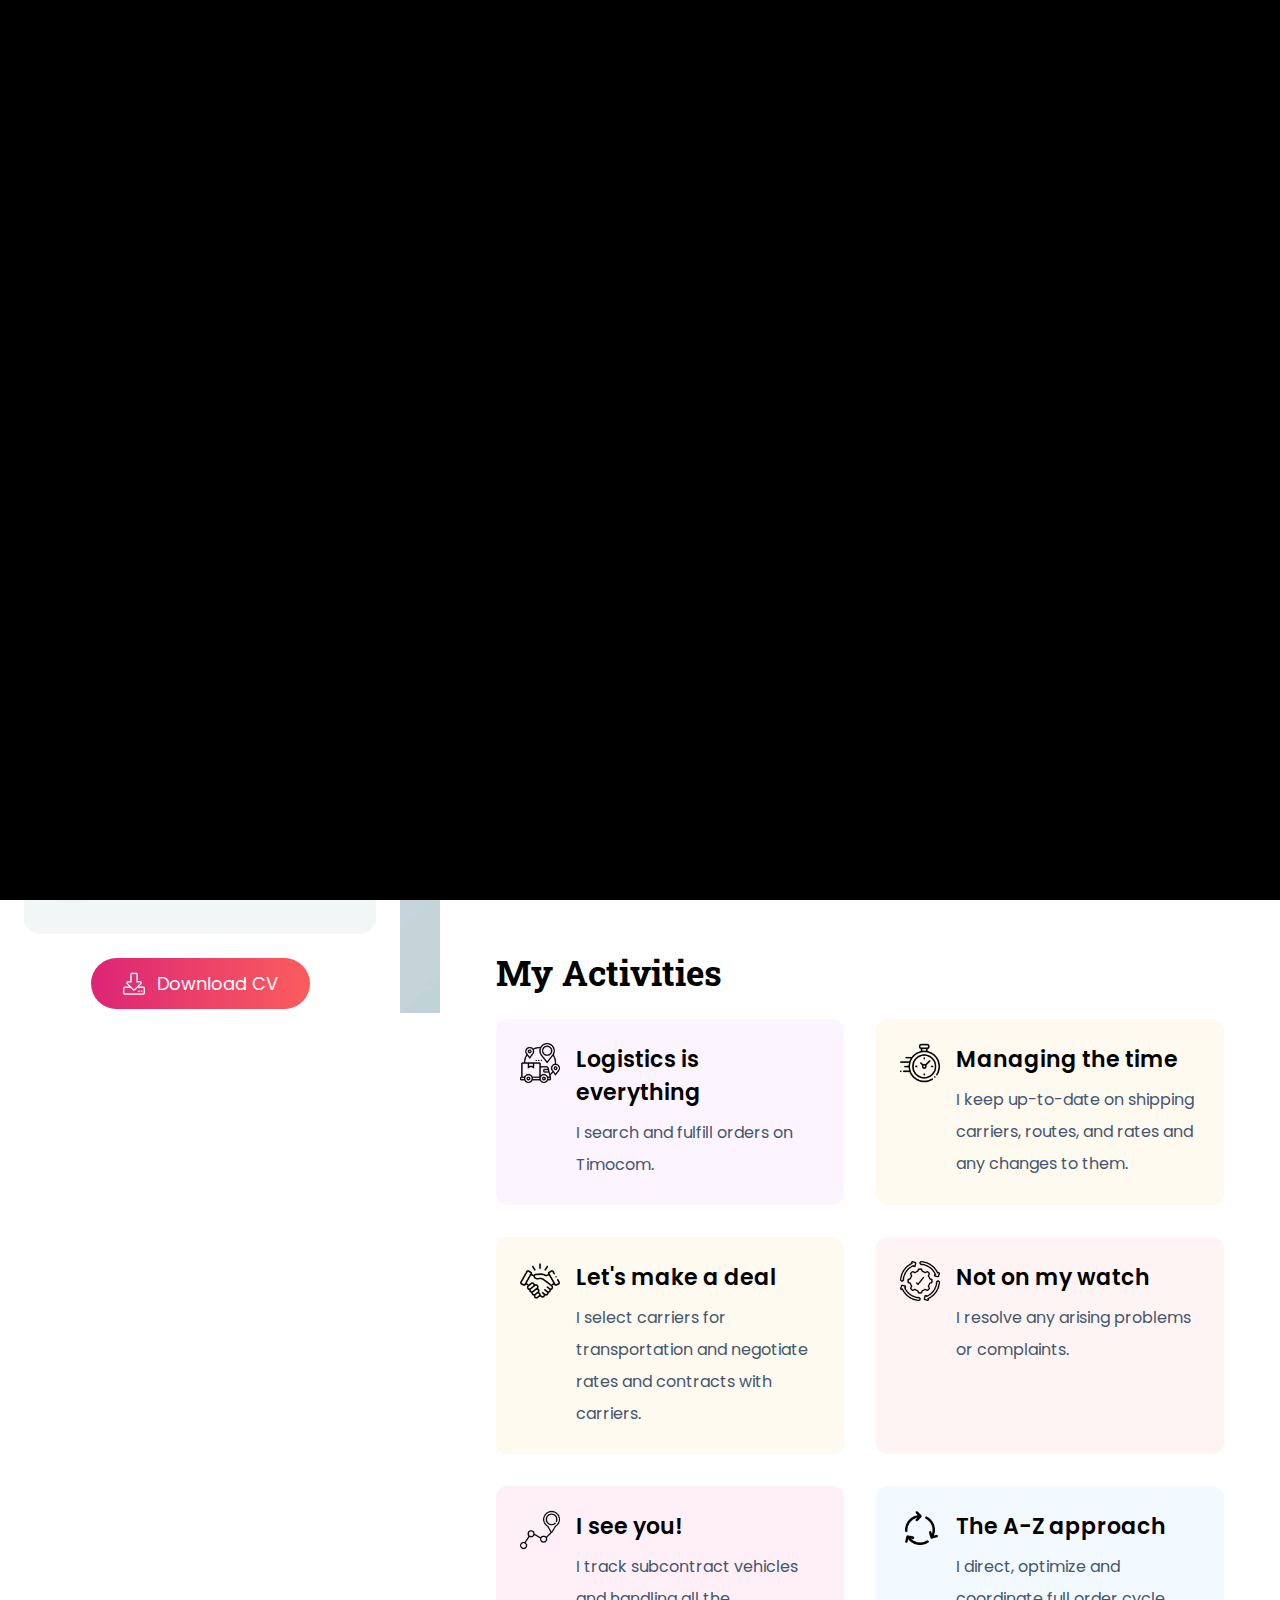
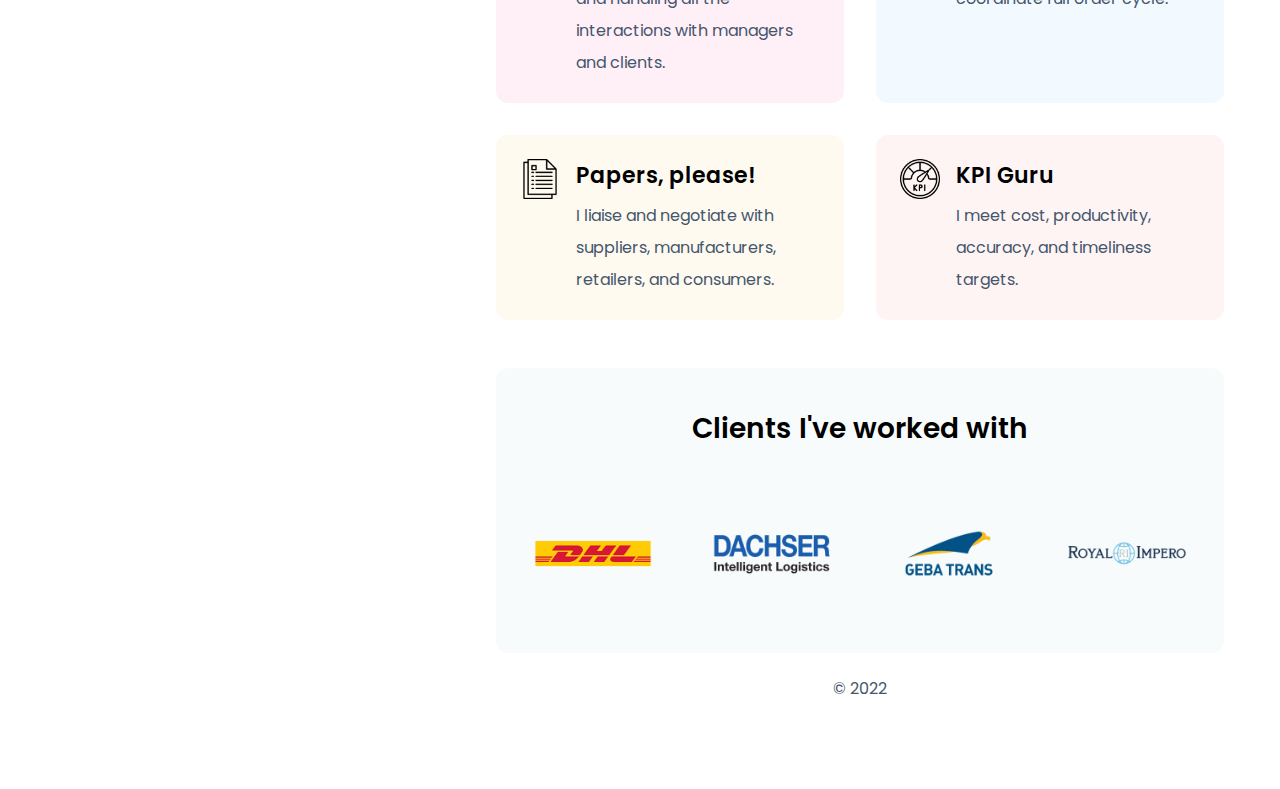
==== commit 68072e3e: "Add files via upload" ====
--- a/index.html
+++ b/index.html
@@ -302,7 +302,7 @@
                             <h3 class="text-[35px] dark:text-white font-bold font-robotoSlab pb-5"> My Activities </h3>
                             <div class="grid gap-8 grid-cols-1 md:grid-cols-2 xl:grid-cols-2">
                                 <div class="about-box bg-[#fcf4ff] dark:bg-transparent">
-                                    <img class="w-10 h-10 object-contain block" src="./images/icons/icon.svg"
+                                    <img class="w-10 h-10 object-contain block" src="./images/icons/logistics.png"
                                         alt="icon" />
                                     <div class="space-y-2">
                                         <h3 class="dark:text-white text-[22px] font-semibold"> Logistics is everything </h3>
@@ -311,7 +311,7 @@
                                 </div>
 
                                 <div class="about-box bg-[#fefaf0] dark:bg-transparent">
-                                    <img class="w-10 h-10 object-contain block" src="./images/icons/icon1.svg"
+                                    <img class="w-10 h-10 object-contain block" src="./images/icons/clock.png"
                                         alt="icon" />
                                     <div class="space-y-2">
                                         <h3 class="dark:text-white text-[22px] font-semibold"> Managing the time </h3>
@@ -320,7 +320,7 @@
                                 </div>
 
                                 <div class="about-box bg-[#fefaf0] dark:bg-transparent">
-                                    <img class="w-10 h-10 object-contain block" src="./images/icons/icon2.svg"
+                                    <img class="w-10 h-10 object-contain block" src="./images/icons/handshake.png"
                                         alt="icon" />
                                     <div class="space-y-2">
                                         <h3 class="dark:text-white text-[22px] font-semibold"> Let's make a deal </h3>
@@ -329,7 +329,7 @@
                                 </div>
 
                                 <div class="about-box bg-[#fff4f4] dark:bg-transparent">
-                                    <img class="w-10 h-10 object-contain block" src="./images/icons/icon3.svg"
+                                    <img class="w-10 h-10 object-contain block" src="./images/icons/resolved.png"
                                         alt="icon" />
                                     <div class="space-y-2">
                                         <h3 class="dark:text-white text-[22px] font-semibold"> Not on my watch </h3>
@@ -338,7 +338,7 @@
                                 </div>
 
                                 <div class="about-box bg-[#fff0f8] dark:bg-transparent">
-                                    <img class="w-10 h-10 object-contain block" src="./images/icons/icon4.svg"
+                                    <img class="w-10 h-10 object-contain block" src="./images/icons/track.png"
                                         alt="icon" />
                                     <div class="space-y-2">
                                         <h3 class="dark:text-white text-[22px] font-semibold"> I see you! </h3>
@@ -347,7 +347,7 @@
                                 </div>
 
                                 <div class="about-box bg-[#f3faff] dark:bg-transparent">
-                                    <img class="w-10 h-10 object-contain block" src="./images/icons/icon5.svg"
+                                    <img class="w-10 h-10 object-contain block" src="./images/icons/recycle.png"
                                         alt="icon" />
                                     <div class="space-y-2">
                                         <h3 class="dark:text-white text-[22px] font-semibold"> The A-Z approach </h3>
@@ -355,7 +355,7 @@
                                     </div>
                                 </div>
                                 <div class="about-box bg-[#fefaf0] dark:bg-transparent">
-                                    <img class="w-10 h-10 object-contain block" src="./images/icons/icon5.svg"
+                                    <img class="w-10 h-10 object-contain block" src="./images/icons/document.png"
                                         alt="icon" />
                                     <div class="space-y-2">
                                         <h3 class="dark:text-white text-[22px] font-semibold"> Papers, please! </h3>
@@ -363,7 +363,7 @@
                                     </div>
                                 </div>
                                 <div class="about-box bg-[#fff4f4] dark:bg-transparent">
-                                    <img class="w-10 h-10 object-contain block" src="./images/icons/icon5.svg"
+                                    <img class="w-10 h-10 object-contain block" src="./images/icons/kpi.png"
                                         alt="icon" />
                                     <div class="space-y-2">
                                         <h3 class="dark:text-white text-[22px] font-semibold"> KPI Guru </h3>
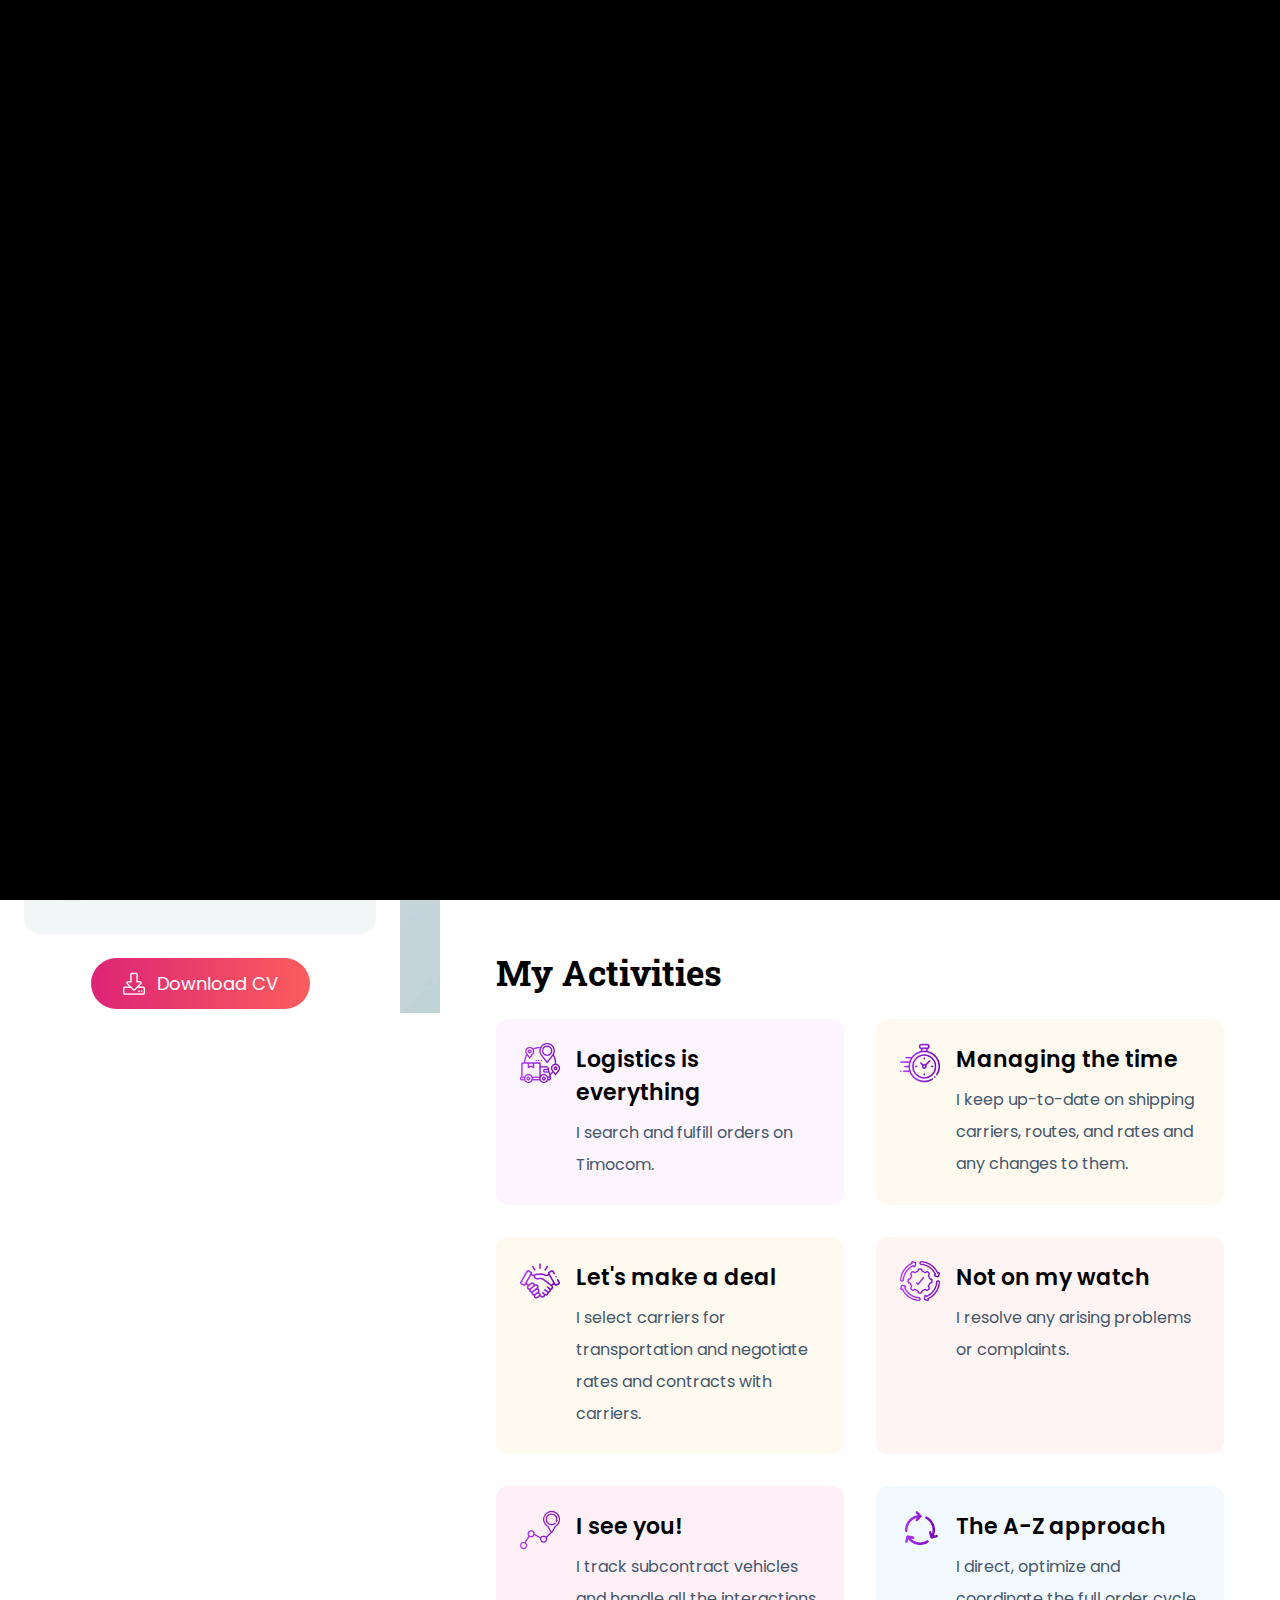
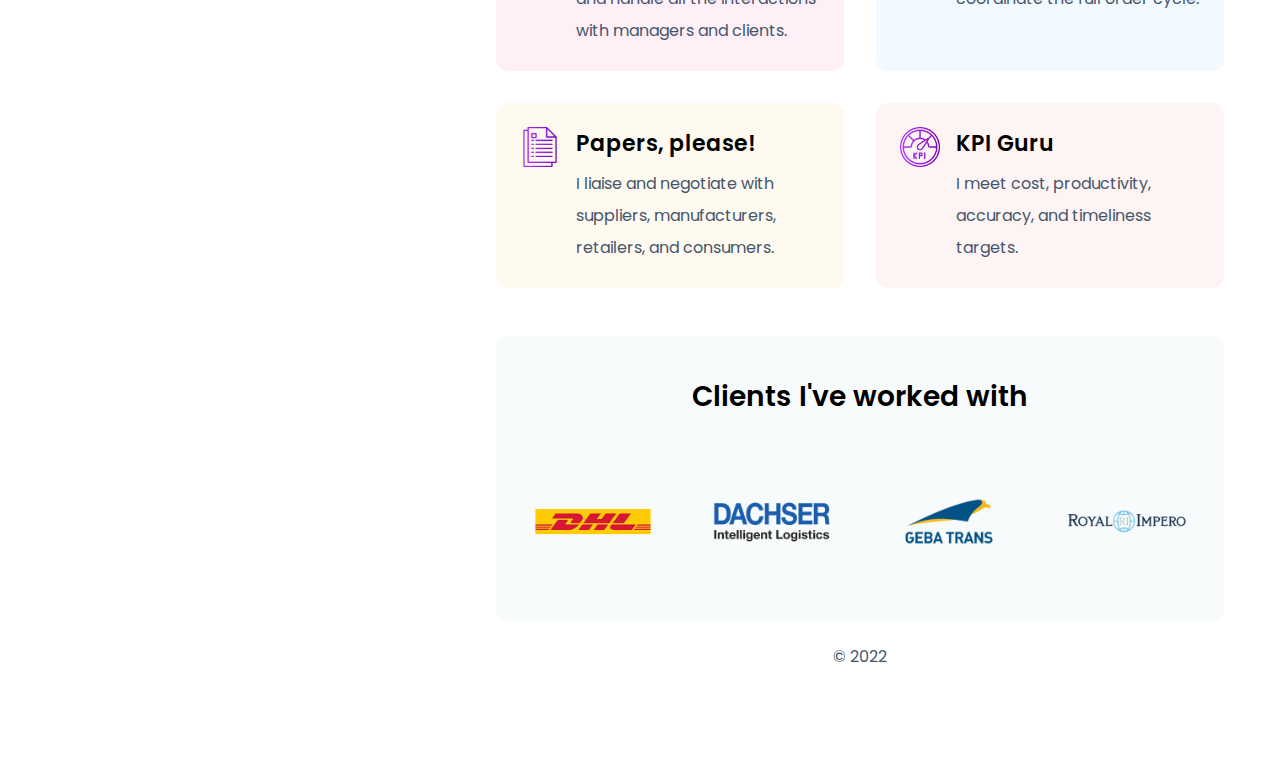
==== commit 6c62365f: "Update index.html" ====
--- a/index.html
+++ b/index.html
@@ -342,7 +342,7 @@
                                         alt="icon" />
                                     <div class="space-y-2">
                                         <h3 class="dark:text-white text-[22px] font-semibold"> I see you! </h3>
-                                        <p class="leading-8 text-gray-lite dark:text-[#A6A6A6]"> I track subcontract vehicles and handling all the interactions with managers and clients. </p>
+                                        <p class="leading-8 text-gray-lite dark:text-[#A6A6A6]"> I track subcontract vehicles and handle all the interactions with managers and clients. </p>
                                     </div>
                                 </div>
 
@@ -351,7 +351,7 @@
                                         alt="icon" />
                                     <div class="space-y-2">
                                         <h3 class="dark:text-white text-[22px] font-semibold"> The A-Z approach </h3>
-                                        <p class="leading-8 text-gray-lite dark:text-[#A6A6A6]"> I direct, optimize and coordinate full order cycle. </p>
+                                        <p class="leading-8 text-gray-lite dark:text-[#A6A6A6]"> I direct, optimize and coordinate the full order cycle. </p>
                                     </div>
                                 </div>
                                 <div class="about-box bg-[#fefaf0] dark:bg-transparent">
@@ -437,4 +437,4 @@
     <script src="./js/main.js"></script>
 </body>
 
-</html>+</html>
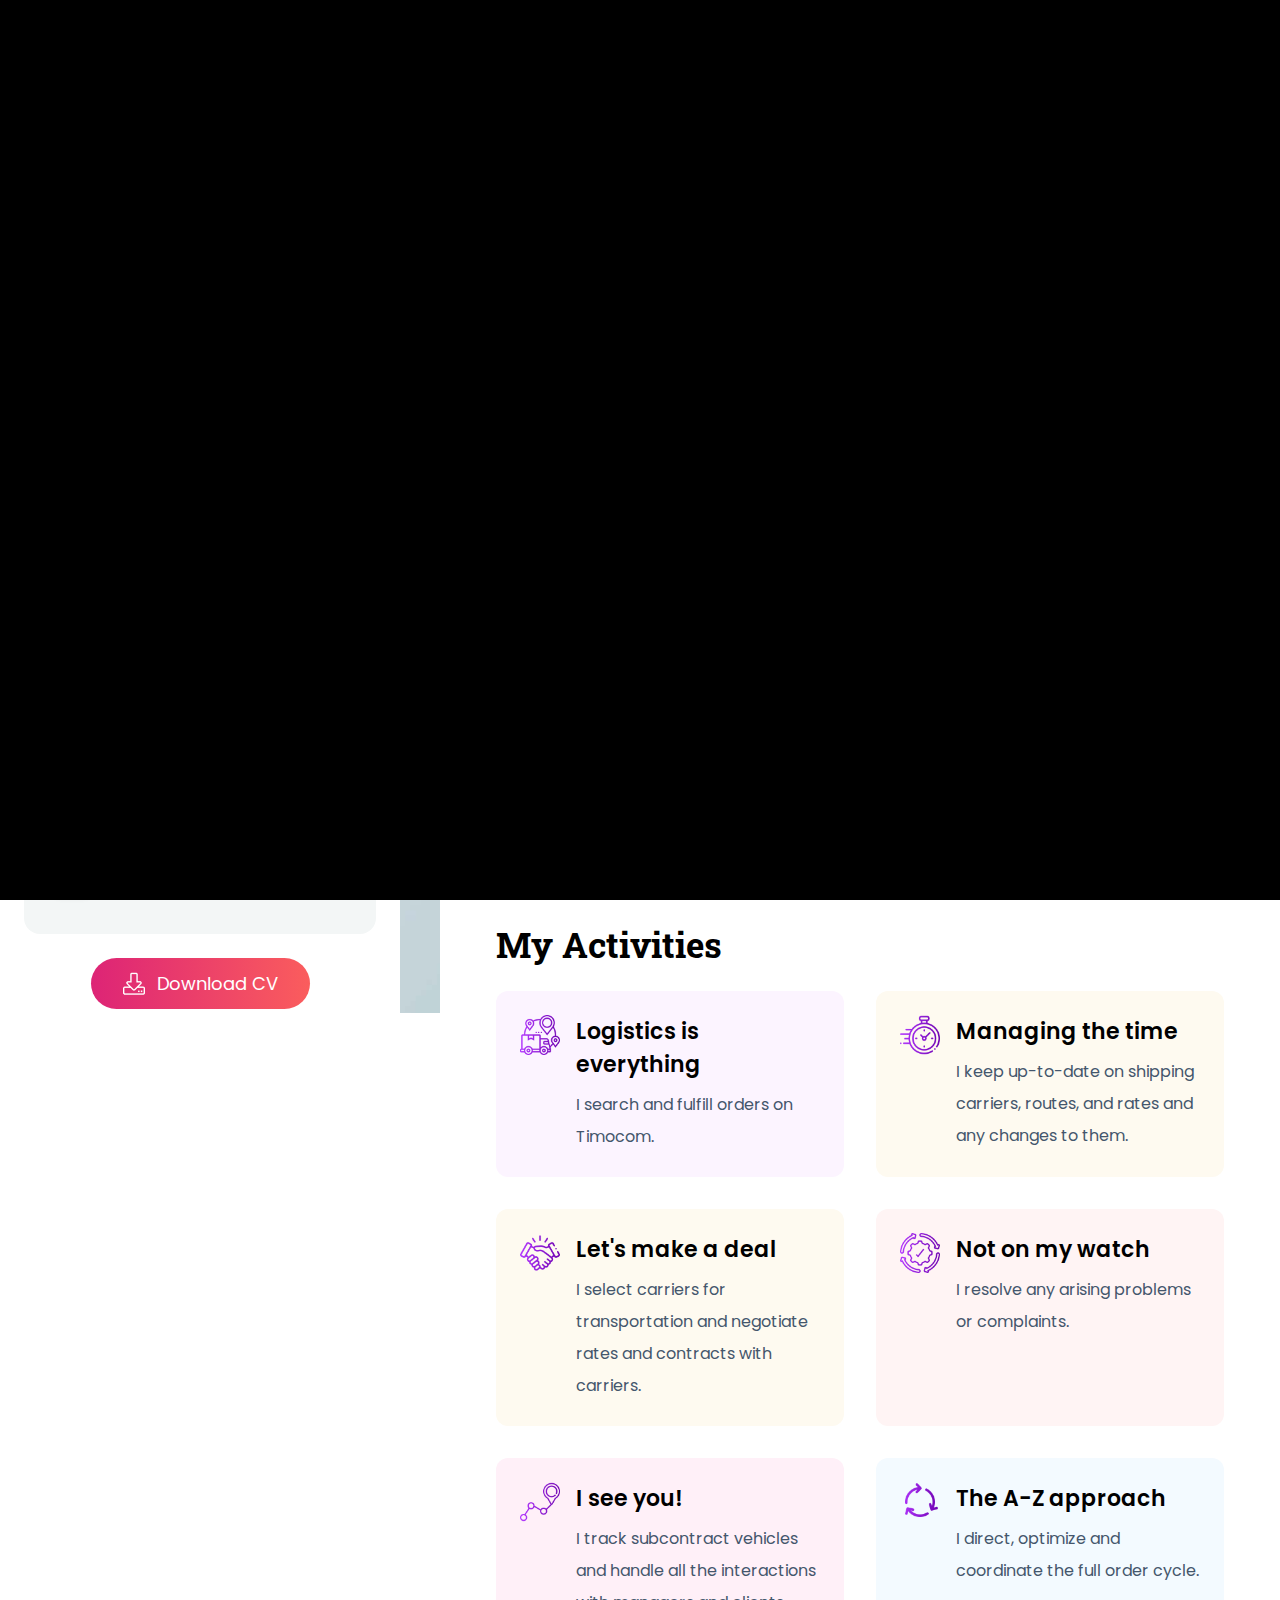
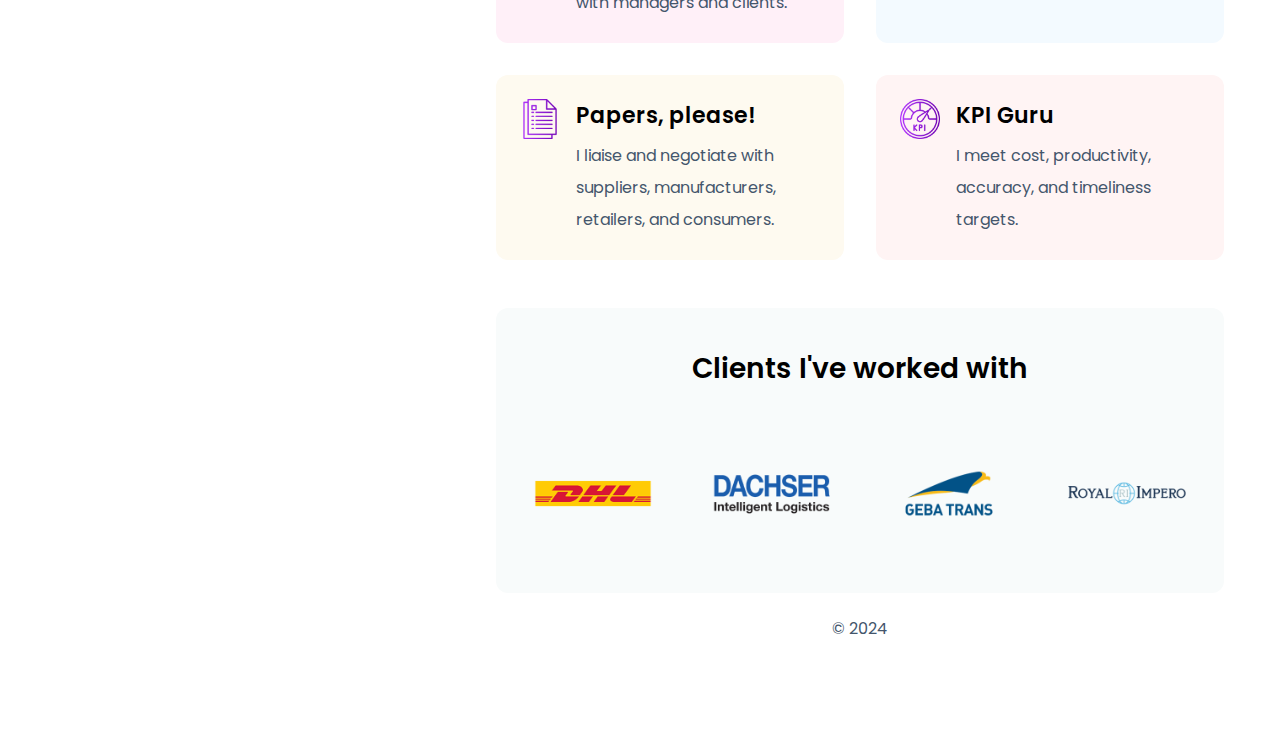
==== commit 706d77d4: "Update index.html" ====
--- a/index.html
+++ b/index.html
@@ -106,7 +106,7 @@
                         <h2 class="mt-6 mb-1 text-[26px] font-semibold dark:text-white"> Bazhena Mandrukevich </h2>
                         <h3
                             class="mb-4 text-[#7B7B7B] inline-block dark:bg-[#1D1D1D] px-5 py-1.5 rounded-lg dark:text-[#A6A6A6]">
-                            Logistics Sales Manager </h3>
+                            Logistics Specialist </h3>
                         <div class="flex justify-center space-x-3">
                             <!-- dribbble icon and link -->
                             <a href="https://www.instagram.com/eleuteros_alemon/" target="_blank" rel="noopener noreferrer">
@@ -147,7 +147,7 @@
                                 </span>
                                 <div class="text-left ml-2.5">
                                     <p class="text-xs text-[#44566C] dark:text-[#A6A6A6]"> Location </p>
-                                    <p class="dark:text-white">Vilnius/Kaunas, Lithuania</p>
+                                    <p class="dark:text-white">Vilnius, Lithuania</p>
                                 </div>
                             </div>
                             <div class="flex py-2.5">
@@ -287,7 +287,7 @@
                             <div class="lg:grid grid-cols-12 md:gap-10 pt-4 md:pt-[30px] items-center hidden">
                                 <div class="col-span-12 space-y-2.5">
                                     <div class="lg:mr-16">
-                                        <p class="text-[#44566c] dark:text-color-910 leading-7"> I'm a Logistics Manager from Kaunas, Lithuania, working in a UAB "Hegelmann Transporte" at the moment. </p>
+                                        <p class="text-[#44566c] dark:text-color-910 leading-7"> I'm a Logistics Specialist from Vilnius, Lithuania, working at "Manvesta". </p>
                                         <p class="text-[#44566c] leading-7 mt-2.5 dark:text-color-910"> I enjoy organizing things related to deliveries, orders, and routes in a way that will make the whole process smooth and easy for both clients and drivers. </p>
                                         <p class="text-[#44566c] leading-7 mt-2.5 dark:text-color-910"> My goal is to become a superior organizer (better say, a dedicated manager) that will help companies make their logistics flawless, regardless of the difficulty of their current system load. </p>
                                     </div>
@@ -418,7 +418,7 @@
 
                         <!-- footer start -->
                         <footer class="overflow-hidden rounded-b-2xl" style="background: transparent">
-                            <p class="text-center py-6 text-gray-lite dark:text-color-910"> © 2022 </p>
+                            <p class="text-center py-6 text-gray-lite dark:text-color-910"> © 2024 </p>
                         </footer>
                         <!-- footer section end -->
                     </div>
